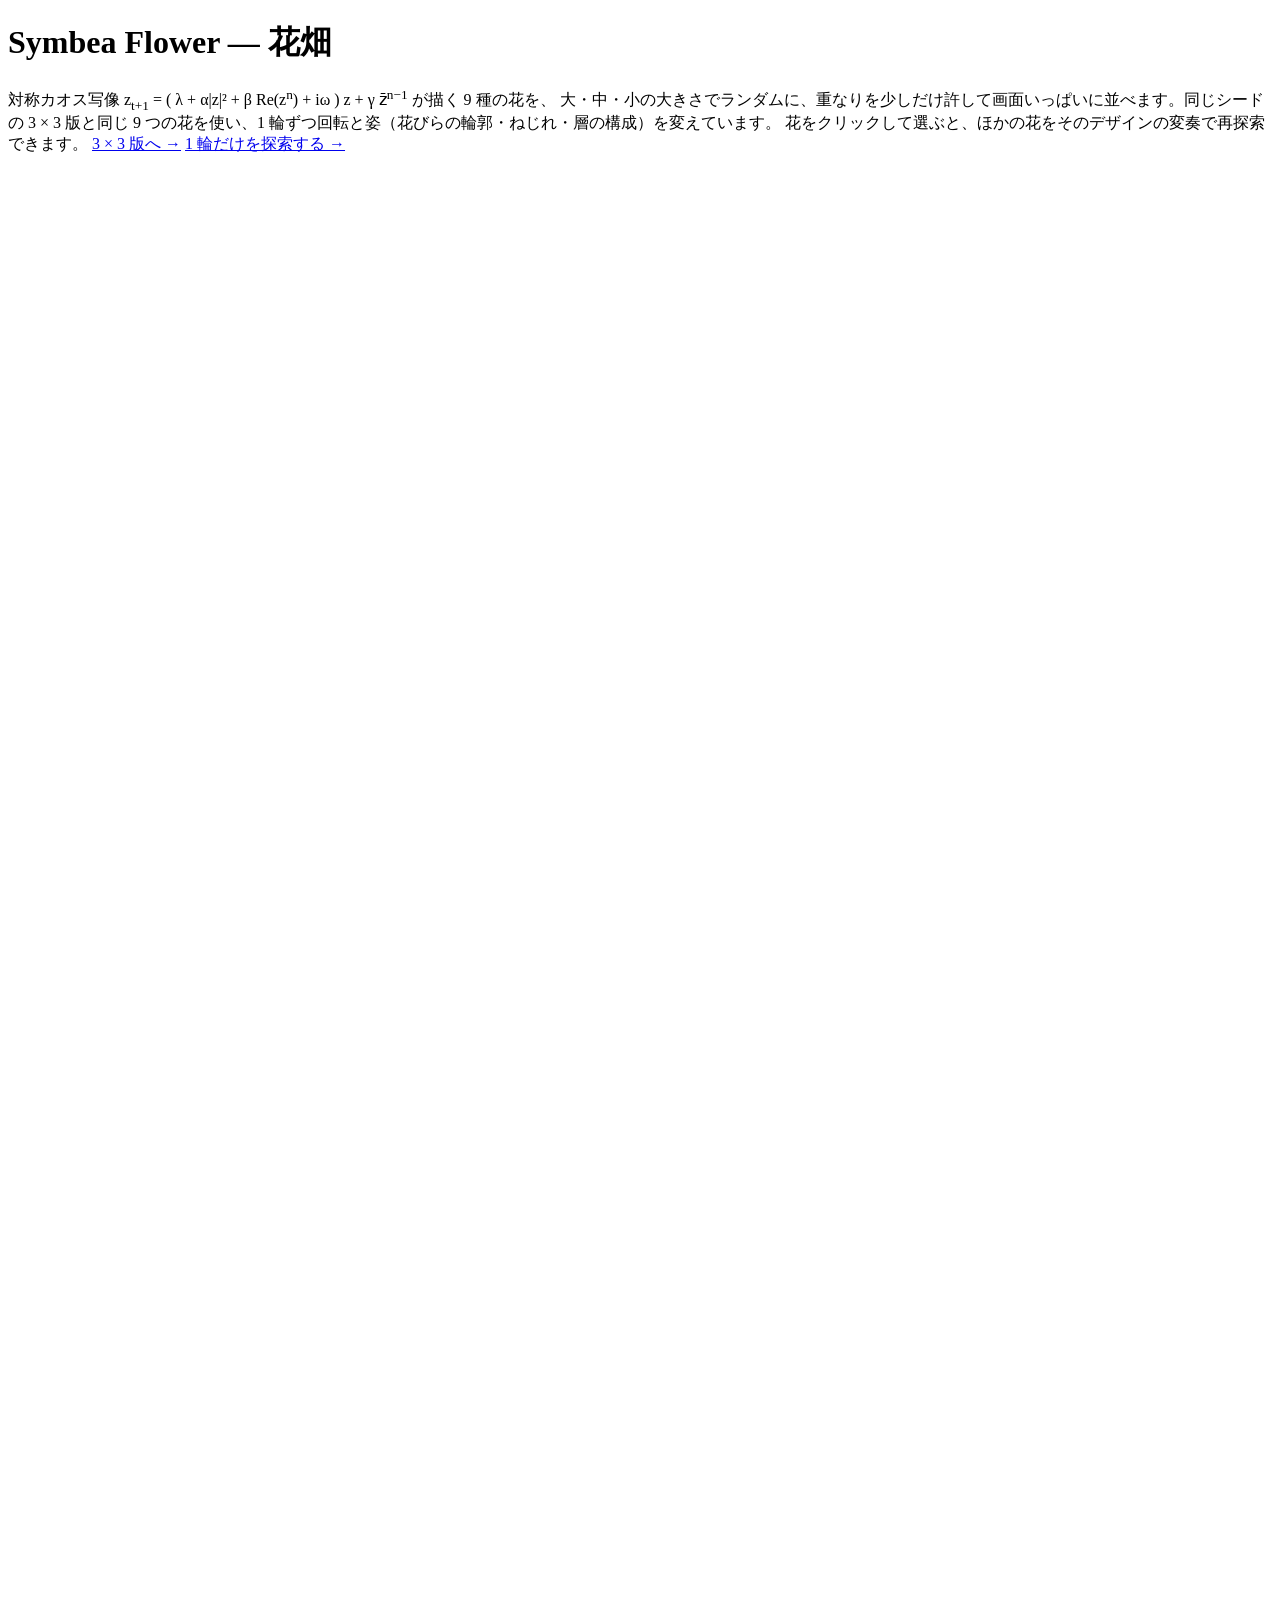
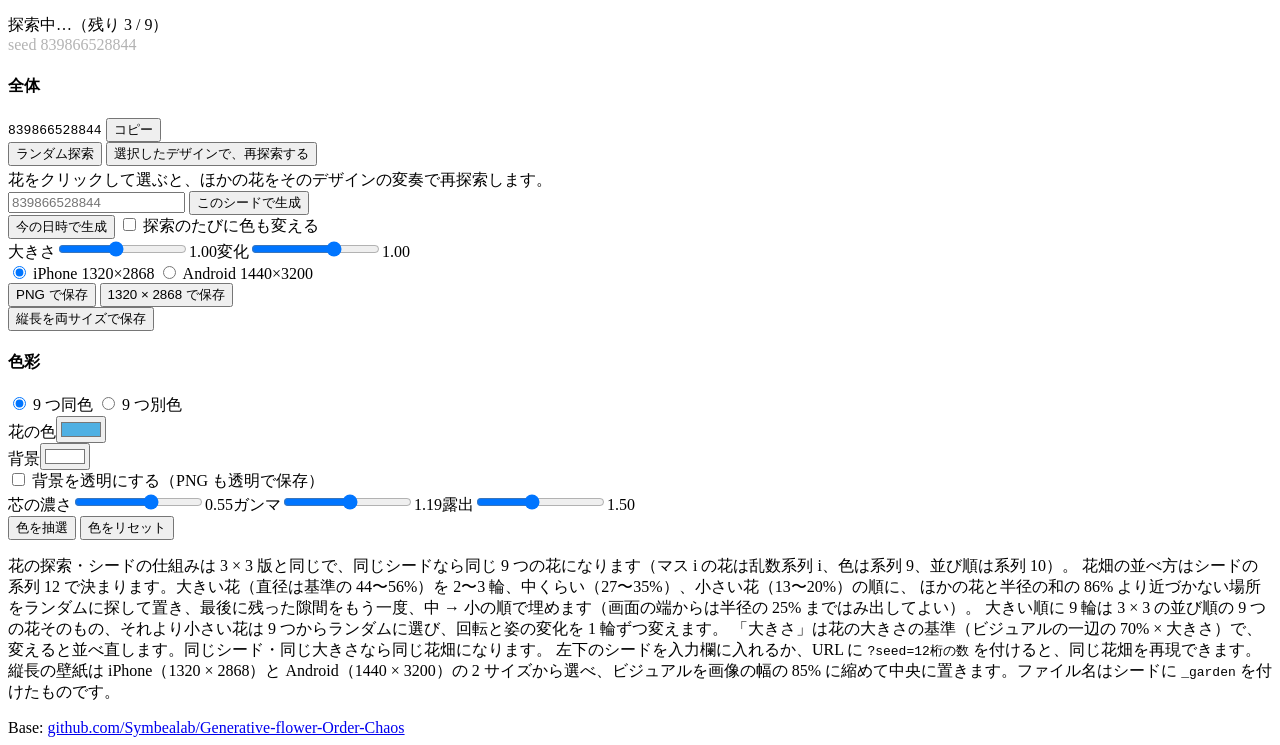
==== docs/garden.html @ b8d4942e "Add flower garden page with large/medium/small random packing Place the nine seeded flowers at rando" ====
<!doctype html>
<html lang="ja">
<head>
<meta charset="utf-8">
<meta name="viewport" content="width=device-width, initial-scale=1">
<title>Symbea Flower — 花畑</title>
<meta name="description" content="対称カオス写像が描く 9 種の花（ポインセチア、マーガレット、アマリリス、アネモネ、センニチコウ、ダリア、ニゲラ、モモ、マリーゴールド）を、大・中・小の大きさで画面いっぱいに並べた花畑。">
<link rel="stylesheet" href="css/symbea.css">
</head>
<body data-grid="garden">
<main>
  <h1>Symbea Flower — 花畑</h1>
  <p class="lead">対称カオス写像 z<sub>t+1</sub> = ( λ + α|z|² + β Re(z<sup>n</sup>) + iω ) z + γ z̄<sup>n−1</sup> が描く 9 種の花を、
  大・中・小の大きさでランダムに、重なりを少しだけ許して画面いっぱいに並べます。同じシードの 3 × 3 版と同じ 9 つの花を使い、1 輪ずつ回転と姿（花びらの輪郭・ねじれ・層の構成）を変えています。
  花をクリックして選ぶと、ほかの花をそのデザインの変奏で再探索できます。
  <a href="./">3 × 3 版へ →</a> <a href="single.html">1 輪だけを探索する →</a></p>

  <div class="studio">
    <div class="canvas-wrap" id="wrap" tabindex="0" role="button" aria-label="花を選ぶ">
      <canvas id="cv" width="1440" height="1440"></canvas>
      <div id="marks"></div>
      <div id="seed"></div>
    </div>
    <div class="panel">
      <h4>全体</h4>
      <div class="seedcur">
        <code id="seedCur" title="クリックで全選択">—</code>
        <button id="seedCopy">コピー</button>
      </div>
      <button id="rollAll" class="primary">ランダム探索</button>
      <button id="variations">選択したデザインで、再探索する</button>
      <p class="hint" style="margin:4px 0 0">花をクリックして選ぶと、ほかの花をそのデザインの変奏で再探索します。</p>
      <div class="seedrow">
        <input type="text" id="seedIn" inputmode="numeric" autocomplete="off" spellcheck="false" placeholder="12 桁のシード" aria-label="シード（12 桁）">
        <button id="seedGo">このシードで生成</button>
      </div>
      <p class="hint" id="seedErr" role="alert" style="margin:4px 0 0;color:#c0392b" hidden></p>
      <button id="seedNow">今の日時で生成</button>
      <label class="check"><input type="checkbox" id="rollColor"> 探索のたびに色も変える</label>
      <div id="layoutSliders"></div>
      <div class="seg" role="radiogroup" aria-label="壁紙のサイズ">
        <label><input type="radio" name="wpsize" value="iphone"> iPhone 1320×2868</label>
        <label><input type="radio" name="wpsize" value="android"> Android 1440×3200</label>
      </div>
      <div class="row">
        <button id="saveAll">PNG で保存</button>
        <button id="saveTall">1320 × 2868 で保存</button>
      </div>
      <button id="saveBoth" hidden>縦長を両サイズで保存</button>

      <h4>色彩</h4>
      <div class="seg" role="radiogroup" aria-label="色の割り当て">
        <label><input type="radio" name="cmode" value="same"> 9 つ同色</label>
        <label><input type="radio" name="cmode" value="each"> 9 つ別色</label>
      </div>
      <div class="colors" id="sameColors"><label>花の色<input type="color" id="base"></label></div>
      <div class="grid9" id="eachColors"></div>
      <div class="colors"><label>背景<input type="color" id="bg"></label></div>
      <label class="check"><input type="checkbox" id="bgClear"> 背景を透明にする（PNG も透明で保存）</label>
      <div id="colorSliders"></div>
      <div id="swatch"></div>
      <div class="row">
        <button id="randColor">色を抽選</button>
        <button id="resetColor">色をリセット</button>
      </div>
    </div>
  </div>

  <p class="hint">花の探索・シードの仕組みは 3 × 3 版と同じで、同じシードなら同じ 9 つの花になります（マス i の花は乱数系列 i、色は系列 9、並び順は系列 10）。
  花畑の並べ方はシードの系列 12 で決まります。大きい花（直径は基準の 44〜56%）を 2〜3 輪、中くらい（27〜35%）、小さい花（13〜20%）の順に、
  ほかの花と半径の和の 86% より近づかない場所をランダムに探して置き、最後に残った隙間をもう一度、中 → 小の順で埋めます（画面の端からは半径の 25% まではみ出してよい）。
  大きい順に 9 輪は 3 × 3 の並び順の 9 つの花そのもの、それより小さい花は 9 つからランダムに選び、回転と姿の変化を 1 輪ずつ変えます。
  「大きさ」は花の大きさの基準（ビジュアルの一辺の 70% × 大きさ）で、変えると並べ直します。同じシード・同じ大きさなら同じ花畑になります。
  左下のシードを入力欄に入れるか、URL に <code>?seed=12桁の数</code> を付けると、同じ花畑を再現できます。
  縦長の壁紙は iPhone（1320 × 2868）と Android（1440 × 3200）の 2 サイズから選べ、ビジュアルを画像の幅の 85% に縮めて中央に置きます。ファイル名はシードに <code>_garden</code> を付けたものです。</p>

  <footer>Base: <a href="https://github.com/Symbealab/Generative-flower-Order-Chaos">github.com/Symbealab/Generative-flower-Order-Chaos</a></footer>
</main>

<div class="saver" id="saver" role="dialog" aria-modal="true" aria-label="画像を保存" hidden>
  <div class="saver-box">
    <img id="saverImg" alt="保存する画像">
    <p>画像を長押しして「"写真"に保存」を選ぶと、写真に保存できます。</p>
    <div class="saver-btns">
      <button id="saverShare" class="primary" hidden>共有・保存</button>
      <button id="saverClose">閉じる</button>
    </div>
  </div>
</div>

<script src="js/symbea.js"></script>
</body>
</html>
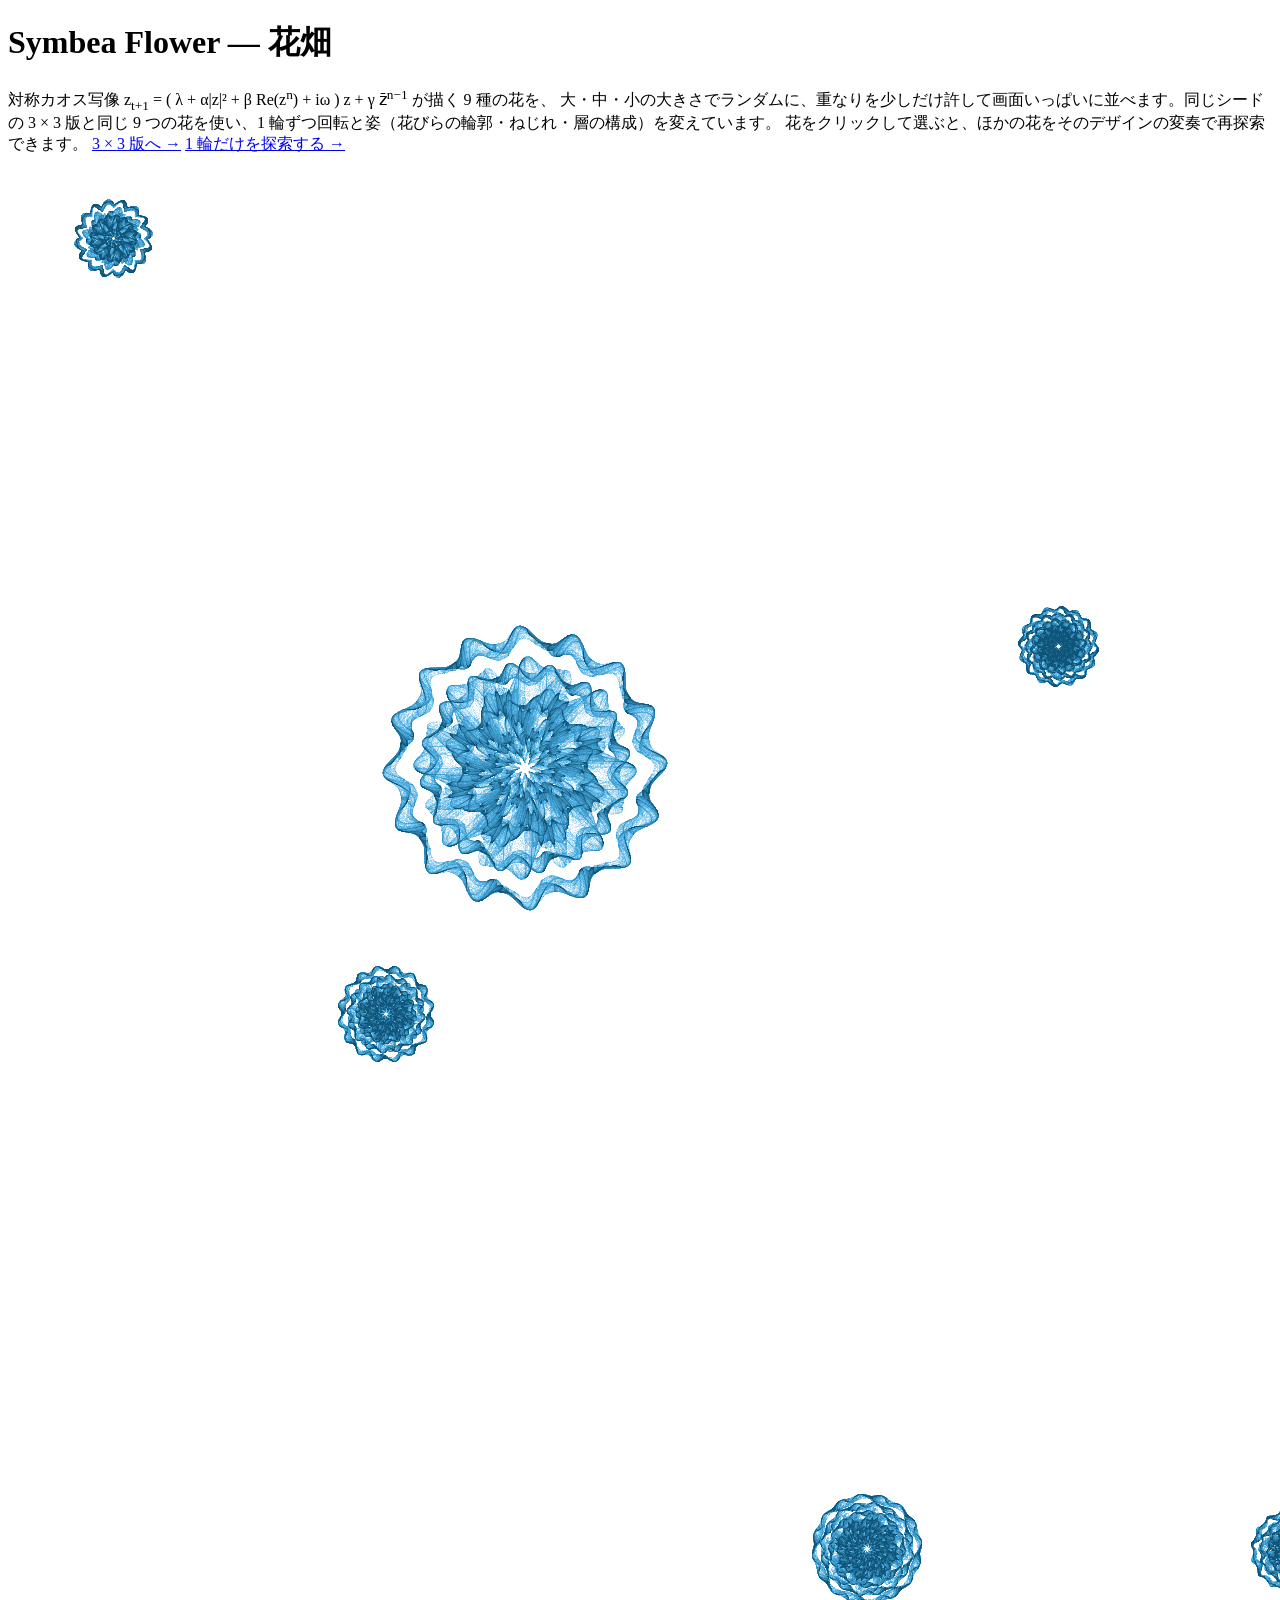
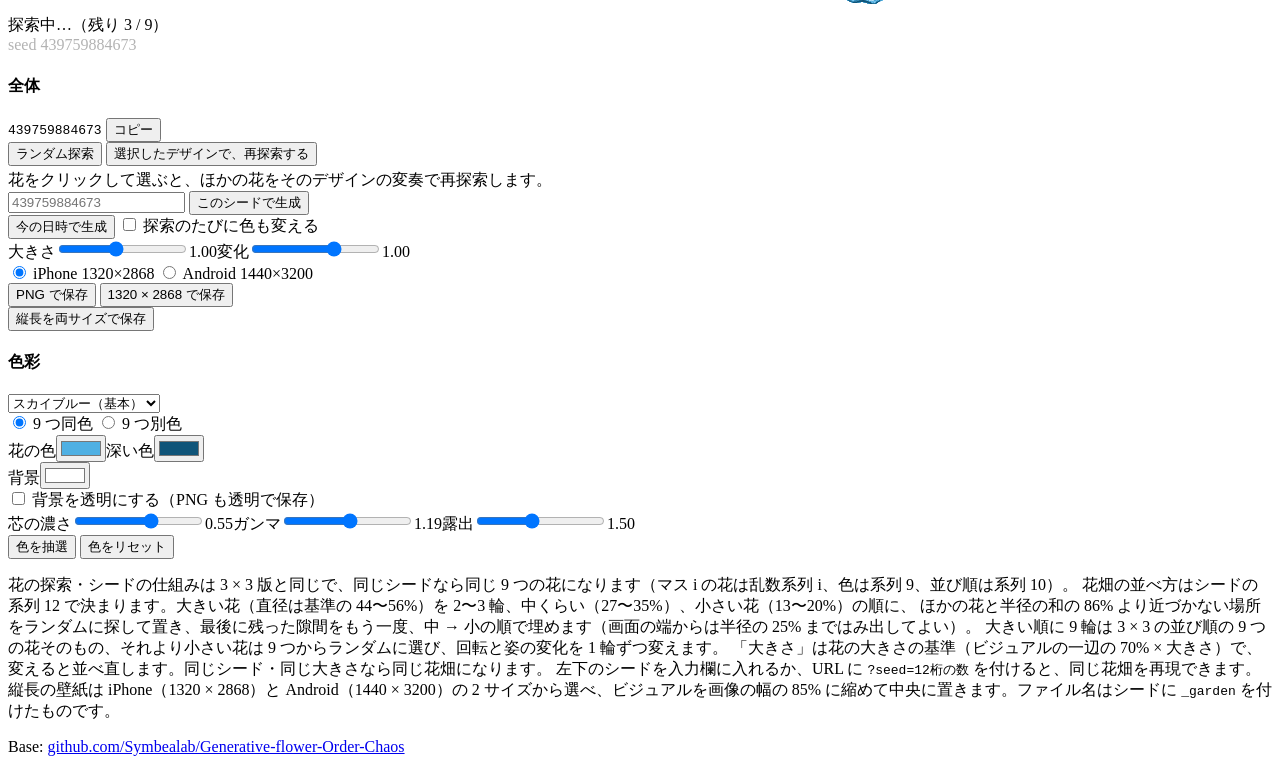
==== commit 389f734a: "Add selectable color sets Offer the twelve background/flower/deep color combinations from the Flower" ====
--- a/docs/garden.html
+++ b/docs/garden.html
@@ -49,11 +49,12 @@
       <button id="saveBoth" hidden>縦長を両サイズで保存</button>
 
       <h4>色彩</h4>
+      <select id="colorSet" aria-label="色のセット"></select>
       <div class="seg" role="radiogroup" aria-label="色の割り当て">
         <label><input type="radio" name="cmode" value="same"> 9 つ同色</label>
         <label><input type="radio" name="cmode" value="each"> 9 つ別色</label>
       </div>
-      <div class="colors" id="sameColors"><label>花の色<input type="color" id="base"></label></div>
+      <div class="colors" id="sameColors"><label>花の色<input type="color" id="base"></label><label>深い色<input type="color" id="deep"></label></div>
       <div class="grid9" id="eachColors"></div>
       <div class="colors"><label>背景<input type="color" id="bg"></label></div>
       <label class="check"><input type="checkbox" id="bgClear"> 背景を透明にする（PNG も透明で保存）</label>
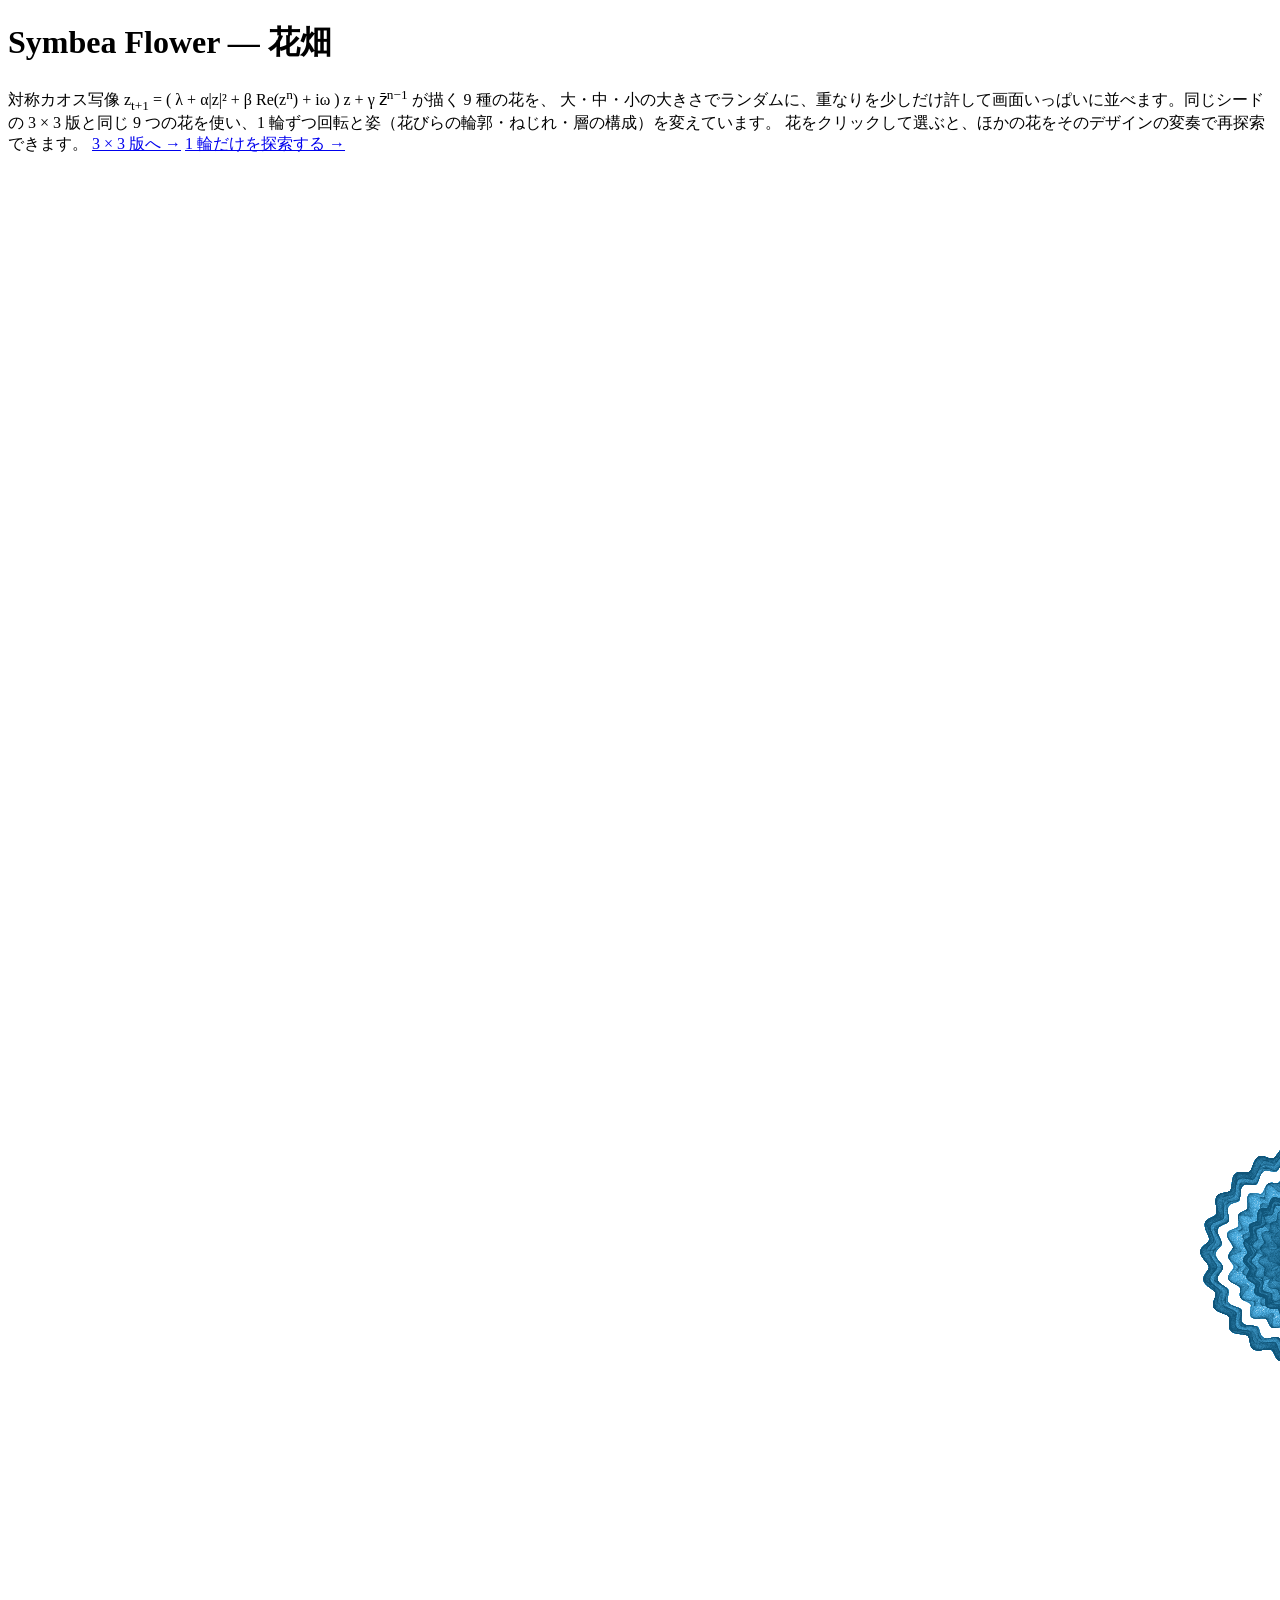
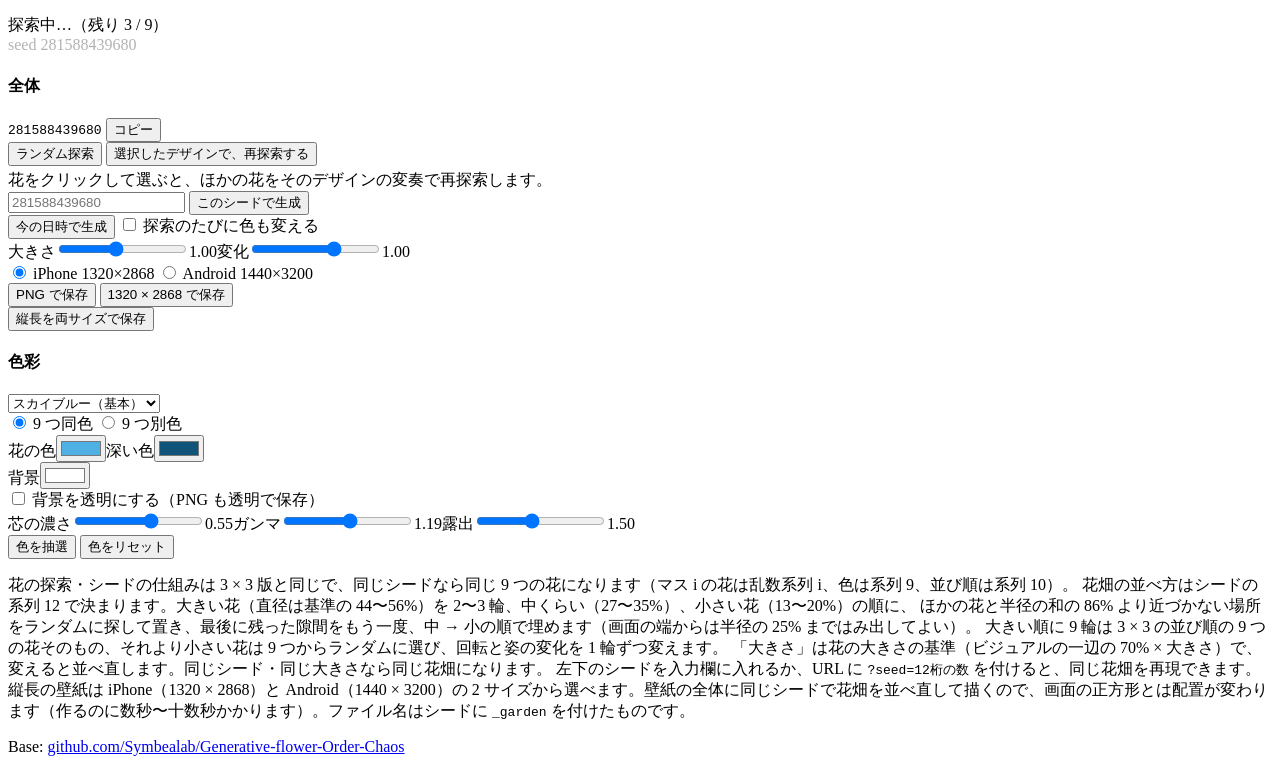
==== commit 6bf5ac1f: "Fill garden wallpapers with flowers over the whole image Instead of shrinking the square visual onto" ====
--- a/docs/garden.html
+++ b/docs/garden.html
@@ -73,7 +73,7 @@
   大きい順に 9 輪は 3 × 3 の並び順の 9 つの花そのもの、それより小さい花は 9 つからランダムに選び、回転と姿の変化を 1 輪ずつ変えます。
   「大きさ」は花の大きさの基準（ビジュアルの一辺の 70% × 大きさ）で、変えると並べ直します。同じシード・同じ大きさなら同じ花畑になります。
   左下のシードを入力欄に入れるか、URL に <code>?seed=12桁の数</code> を付けると、同じ花畑を再現できます。
-  縦長の壁紙は iPhone（1320 × 2868）と Android（1440 × 3200）の 2 サイズから選べ、ビジュアルを画像の幅の 85% に縮めて中央に置きます。ファイル名はシードに <code>_garden</code> を付けたものです。</p>
+  縦長の壁紙は iPhone（1320 × 2868）と Android（1440 × 3200）の 2 サイズから選べます。壁紙の全体に同じシードで花畑を並べ直して描くので、画面の正方形とは配置が変わります（作るのに数秒〜十数秒かかります）。ファイル名はシードに <code>_garden</code> を付けたものです。</p>
 
   <footer>Base: <a href="https://github.com/Symbealab/Generative-flower-Order-Chaos">github.com/Symbealab/Generative-flower-Order-Chaos</a></footer>
 </main>
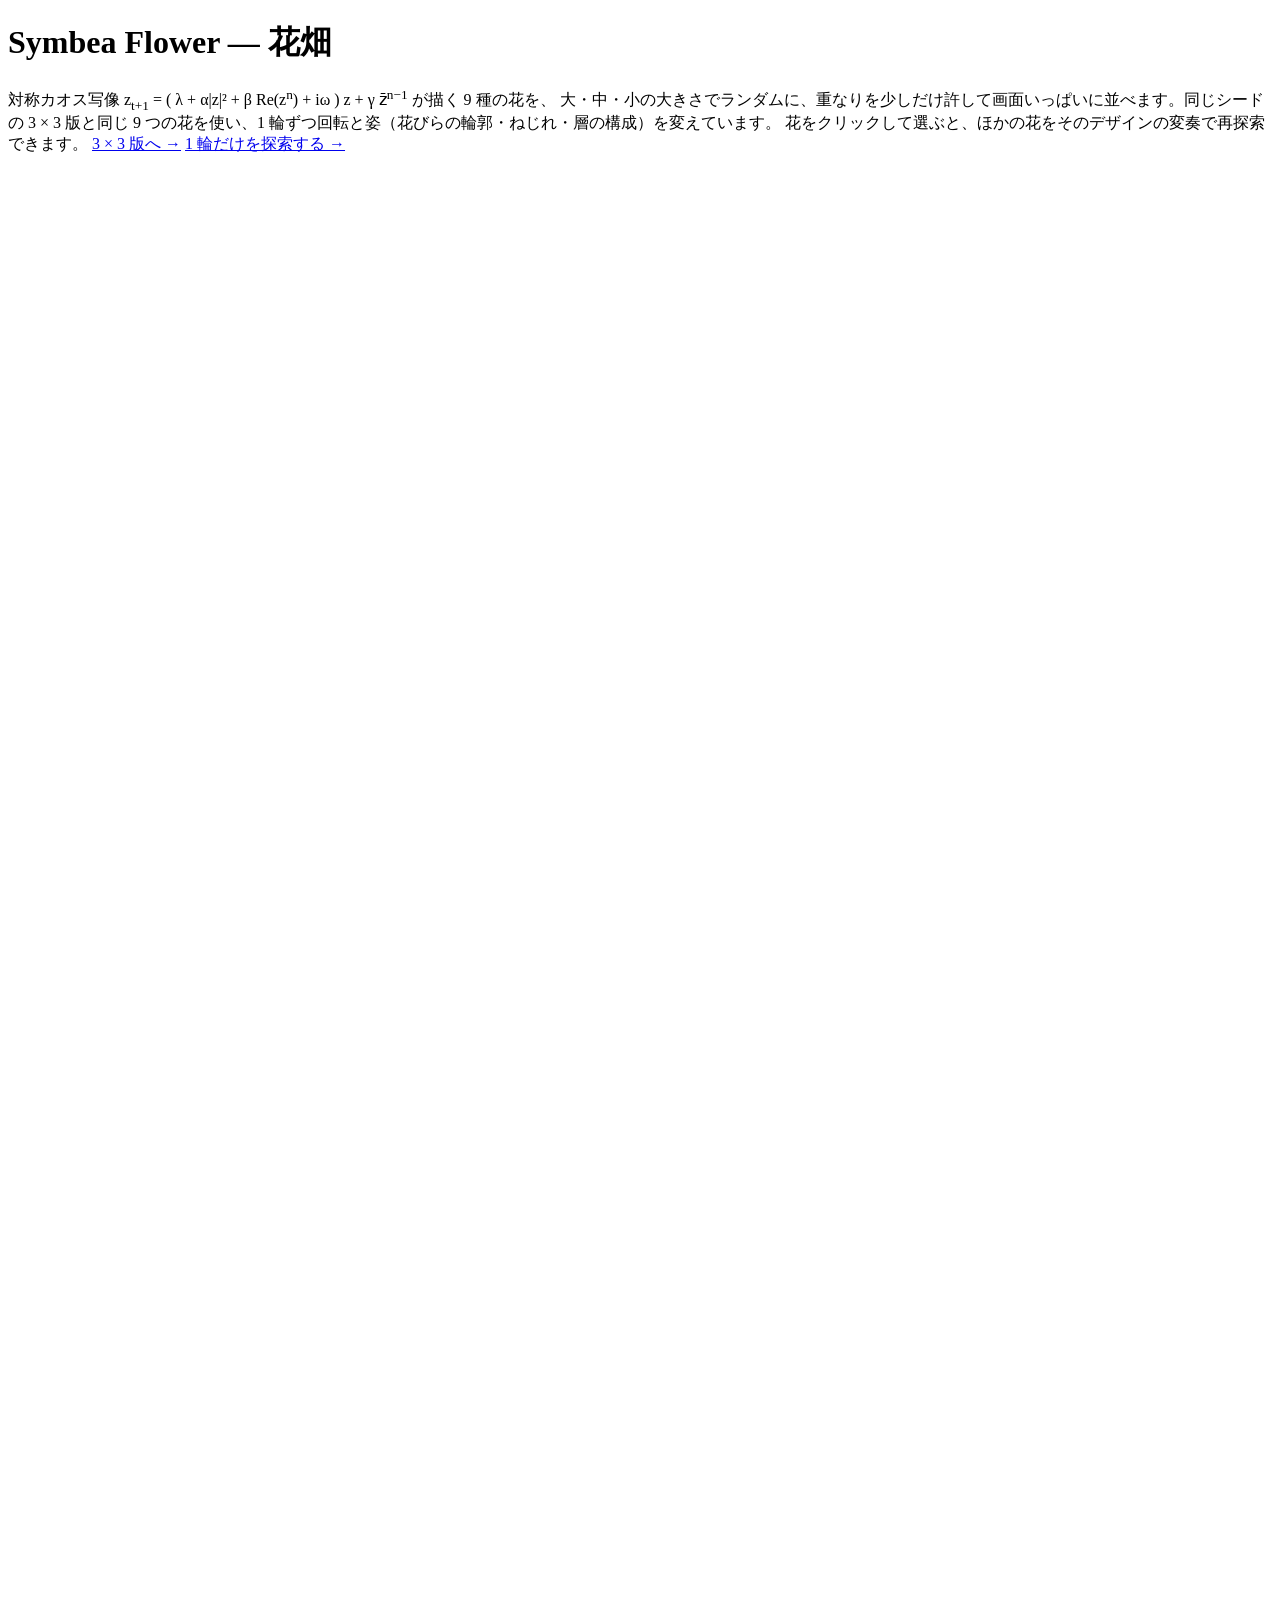
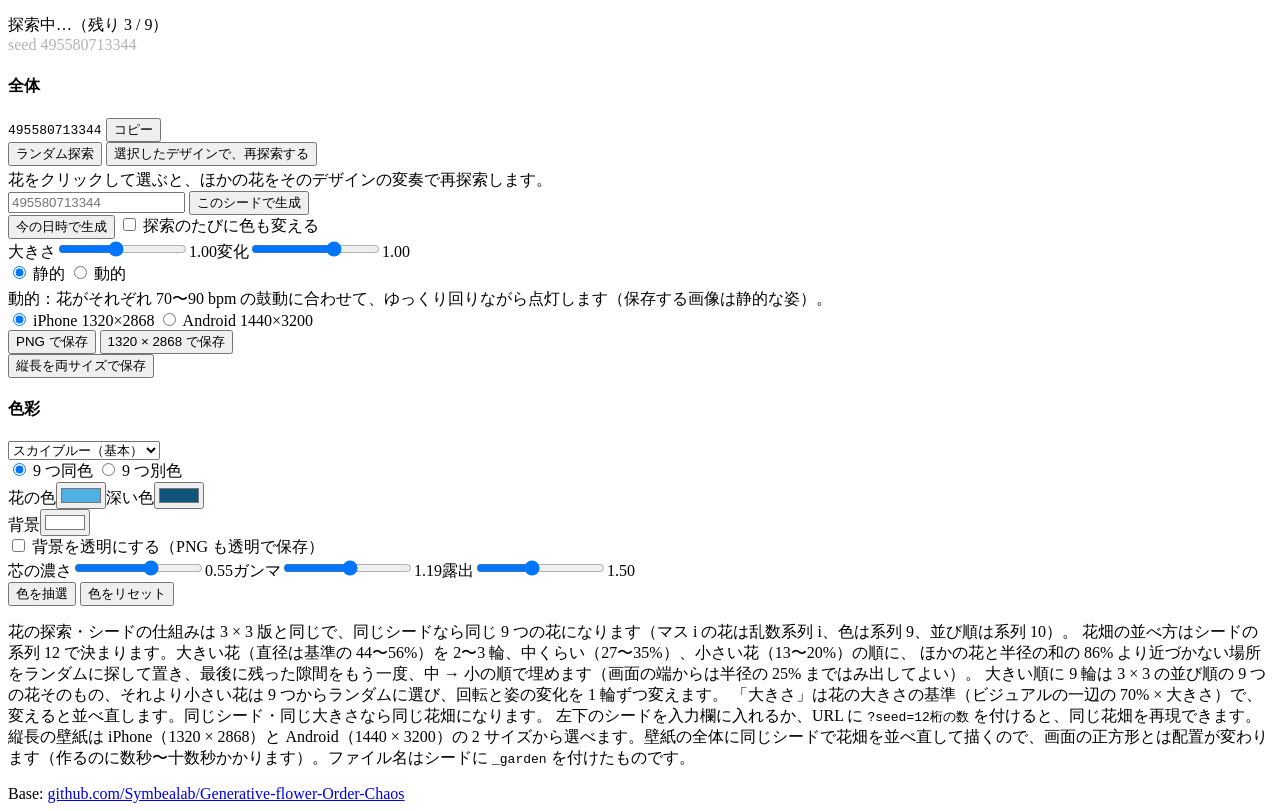
==== commit 170be119: "Add selectable dynamic motion: slow rotation and 70-90 bpm heartbeat glow Each flower rotates slowly" ====
--- a/docs/garden.html
+++ b/docs/garden.html
@@ -38,6 +38,11 @@
       <button id="seedNow">今の日時で生成</button>
       <label class="check"><input type="checkbox" id="rollColor"> 探索のたびに色も変える</label>
       <div id="layoutSliders"></div>
+      <div class="seg" role="radiogroup" aria-label="動き">
+        <label><input type="radio" name="motion" value="static"> 静的</label>
+        <label><input type="radio" name="motion" value="dynamic"> 動的</label>
+      </div>
+      <p class="hint" style="margin:4px 0 0">動的：花がそれぞれ 70〜90 bpm の鼓動に合わせて、ゆっくり回りながら点灯します（保存する画像は静的な姿）。</p>
       <div class="seg" role="radiogroup" aria-label="壁紙のサイズ">
         <label><input type="radio" name="wpsize" value="iphone"> iPhone 1320×2868</label>
         <label><input type="radio" name="wpsize" value="android"> Android 1440×3200</label>
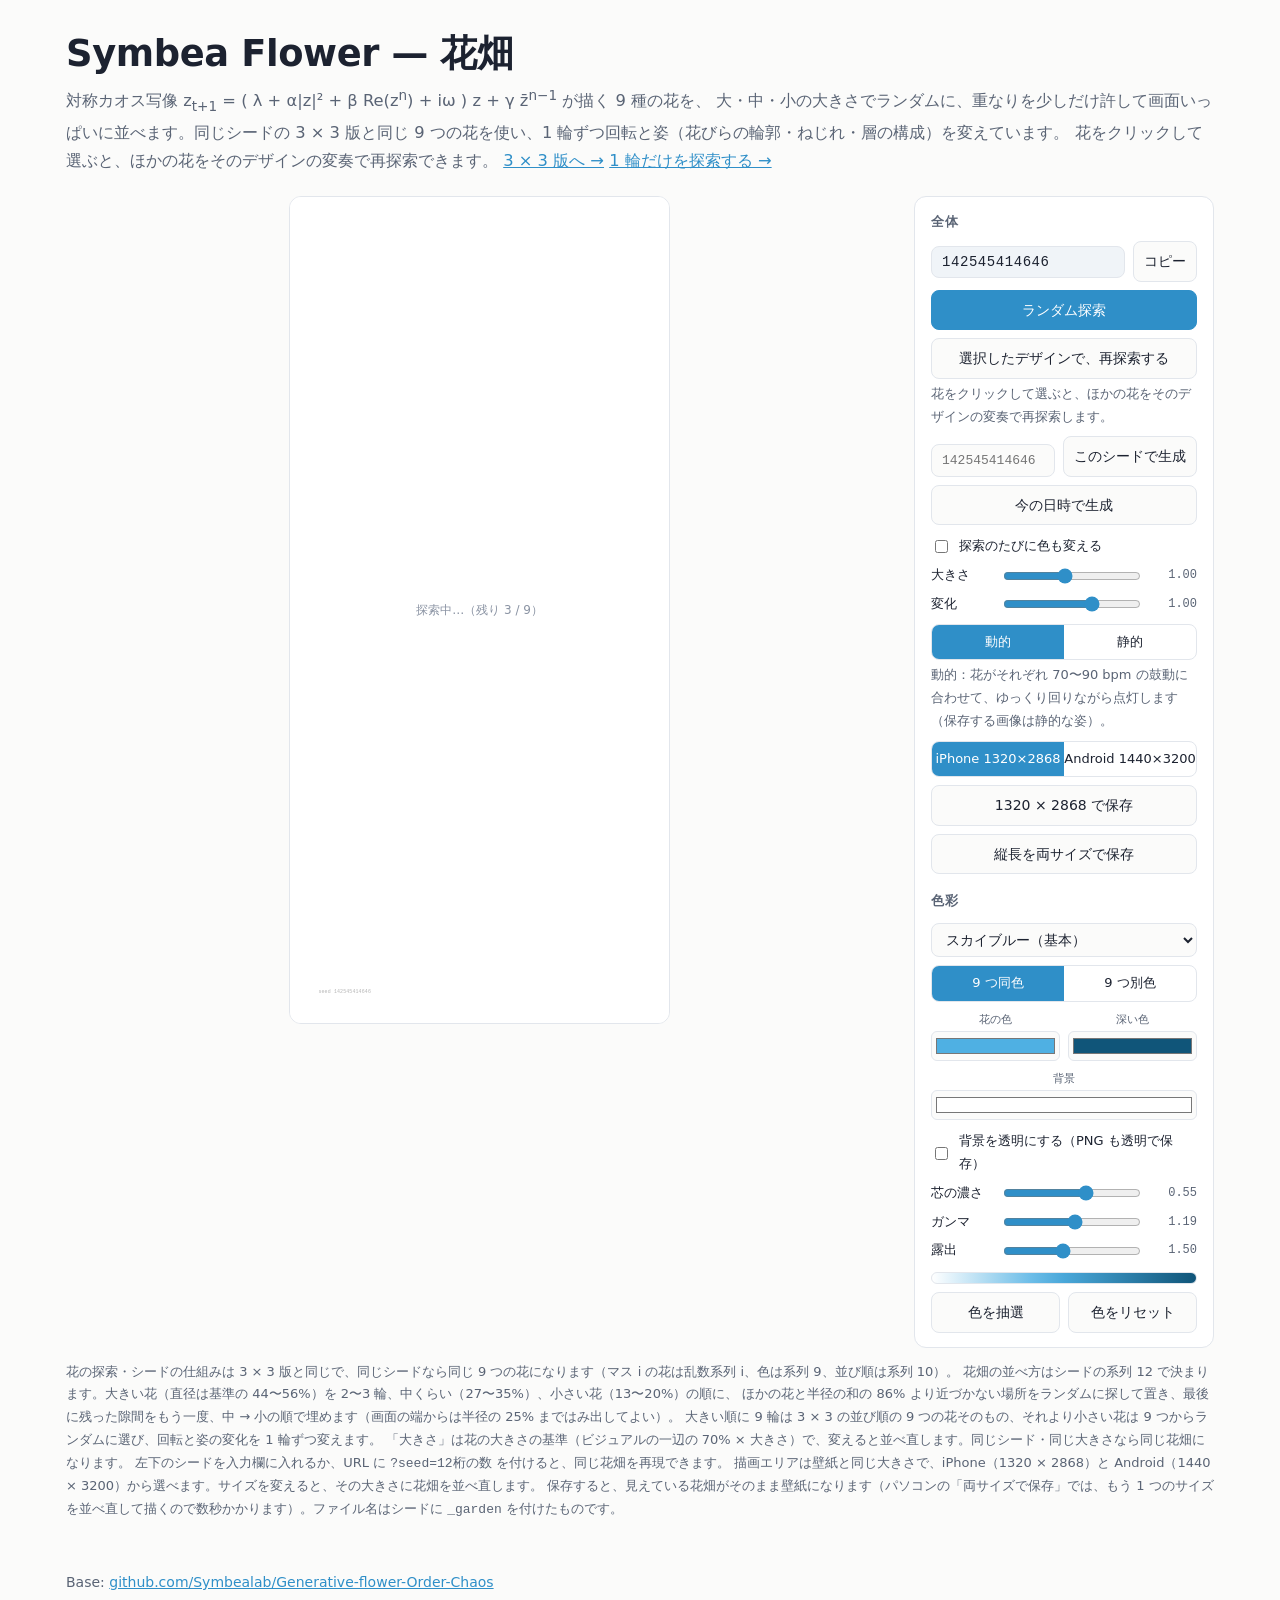
==== commit bbd24e4e: "Default to dynamic motion and make the garden canvas wallpaper-sized Motion now defaults to dynamic," ====
--- a/docs/garden.html
+++ b/docs/garden.html
@@ -39,18 +39,16 @@
       <label class="check"><input type="checkbox" id="rollColor"> 探索のたびに色も変える</label>
       <div id="layoutSliders"></div>
       <div class="seg" role="radiogroup" aria-label="動き">
+        <label><input type="radio" name="motion" value="dynamic"> 動的</label>
         <label><input type="radio" name="motion" value="static"> 静的</label>
-        <label><input type="radio" name="motion" value="dynamic"> 動的</label>
       </div>
       <p class="hint" style="margin:4px 0 0">動的：花がそれぞれ 70〜90 bpm の鼓動に合わせて、ゆっくり回りながら点灯します（保存する画像は静的な姿）。</p>
       <div class="seg" role="radiogroup" aria-label="壁紙のサイズ">
         <label><input type="radio" name="wpsize" value="iphone"> iPhone 1320×2868</label>
         <label><input type="radio" name="wpsize" value="android"> Android 1440×3200</label>
       </div>
-      <div class="row">
-        <button id="saveAll">PNG で保存</button>
-        <button id="saveTall">1320 × 2868 で保存</button>
-      </div>
+      <button id="saveAll" hidden>PNG で保存</button>
+      <button id="saveTall">1320 × 2868 で保存</button>
       <button id="saveBoth" hidden>縦長を両サイズで保存</button>
 
       <h4>色彩</h4>
@@ -78,7 +76,8 @@
   大きい順に 9 輪は 3 × 3 の並び順の 9 つの花そのもの、それより小さい花は 9 つからランダムに選び、回転と姿の変化を 1 輪ずつ変えます。
   「大きさ」は花の大きさの基準（ビジュアルの一辺の 70% × 大きさ）で、変えると並べ直します。同じシード・同じ大きさなら同じ花畑になります。
   左下のシードを入力欄に入れるか、URL に <code>?seed=12桁の数</code> を付けると、同じ花畑を再現できます。
-  縦長の壁紙は iPhone（1320 × 2868）と Android（1440 × 3200）の 2 サイズから選べます。壁紙の全体に同じシードで花畑を並べ直して描くので、画面の正方形とは配置が変わります（作るのに数秒〜十数秒かかります）。ファイル名はシードに <code>_garden</code> を付けたものです。</p>
+  描画エリアは壁紙と同じ大きさで、iPhone（1320 × 2868）と Android（1440 × 3200）から選べます。サイズを変えると、その大きさに花畑を並べ直します。
+  保存すると、見えている花畑がそのまま壁紙になります（パソコンの「両サイズで保存」では、もう 1 つのサイズを並べ直して描くので数秒かかります）。ファイル名はシードに <code>_garden</code> を付けたものです。</p>
 
   <footer>Base: <a href="https://github.com/Symbealab/Generative-flower-Order-Chaos">github.com/Symbealab/Generative-flower-Order-Chaos</a></footer>
 </main>
--- a/docs/css/symbea.css
+++ b/docs/css/symbea.css
@@ -0,0 +1,98 @@
+:root {
+  --bg: #fbfbfa; --surface: #ffffff; --text: #1c2230; --muted: #5a6475;
+  --border: #e2e6ec; --accent: #2f8fc8; --code-bg: #f0f4f8;
+}
+* { box-sizing: border-box; }
+[hidden] { display: none !important; }
+body {
+  margin: 0; background: var(--bg); color: var(--text);
+  font: 16px/1.75 system-ui, -apple-system, "Hiragino Sans", "Noto Sans JP", sans-serif;
+}
+main { max-width: 1180px; margin: 0 auto; padding: 32px 16px 80px; }
+h1 { font-size: clamp(1.6rem, 4.4vw, 2.3rem); line-height: 1.2; margin: 0 0 8px; letter-spacing: -0.01em; }
+.lead { color: var(--muted); font-size: 1.02rem; margin: 0 0 20px; }
+a { color: var(--accent); }
+.studio { display: grid; grid-template-columns: minmax(0, 1fr) 300px; gap: 20px; align-items: start; }
+@media (max-width: 820px) { .studio { grid-template-columns: 1fr; } }
+.canvas-wrap {
+  container-type: inline-size;
+  position: relative; background: #fff; border-radius: 12px; overflow: hidden; aspect-ratio: 1; cursor: pointer;
+  border: 1px solid var(--border);
+}
+.canvas-wrap canvas { width: 100%; height: 100%; display: block; }
+/* 花畑：描画エリアは壁紙と同じ縦横比。パソコンは画面の高さに収め、スマホは画面の幅いっぱい（左右の余白も使う） */
+.canvas-wrap.tall { aspect-ratio: var(--ar); width: min(100%, calc(92vh * var(--arw))); justify-self: center; }
+@media (max-width: 820px) {
+  .canvas-wrap.tall { width: auto; justify-self: stretch; margin-inline: -16px; border-radius: 0; border: 0; }
+}
+/* 選択の目印は画像には含めず、上に重ねるだけ（クリックした直後に少しだけ出す） */
+.mark {
+  position: absolute; pointer-events: none;
+  border: 1.5px dashed transparent; border-radius: 8px; transition: border-color .15s;
+}
+.mark.flash { border-color: var(--accent); transition: none; }
+/* 透明な背景は市松模様で示す（画像には含めない） */
+.canvas-wrap.clear { background: repeating-conic-gradient(#e6eaf0 0% 25%, #fff 0% 50%) 0 0 / 20px 20px !important; }
+#seed {
+  position: absolute; left: 10px; bottom: 6px; font: 11px/1 ui-monospace, SFMono-Regular, Menlo, monospace;
+  letter-spacing: .03em; color: rgba(0, 0, 0, .3); pointer-events: none; user-select: none;
+}
+.mark .busy {
+  position: absolute; left: 50%; top: 50%; transform: translate(-50%, -50%); font-size: 12px; color: #8a93a3;
+  white-space: nowrap;
+}
+.panel { background: var(--surface); border: 1px solid var(--border); border-radius: 12px; padding: 14px 16px; }
+.panel h4 { margin: 16px 0 2px; font-size: 13px; color: var(--muted); font-weight: 600; letter-spacing: .04em; }
+.panel h4:first-child { margin-top: 0; }
+.panel label.sl { display: grid; grid-template-columns: 62px 1fr 50px; align-items: center; gap: 8px; font-size: 13px; margin: 6px 0; }
+.panel input[type=range] { width: 100%; accent-color: var(--accent); }
+.panel output { font-family: ui-monospace, monospace; font-size: 12px; text-align: right; color: var(--muted); }
+.panel select, .panel button {
+  width: 100%; font: inherit; font-size: 14px; padding: 7px 10px; margin-top: 8px; border-radius: 8px;
+  border: 1px solid var(--border); background: var(--bg); color: var(--text); cursor: pointer;
+}
+.panel button.primary { background: var(--accent); color: #fff; border-color: var(--accent); }
+.panel .row { display: grid; grid-template-columns: 1fr 1fr; gap: 8px; }
+.panel .seedrow { display: grid; grid-template-columns: minmax(0, 1fr) auto; gap: 8px; align-items: end; }
+.panel .seedrow input {
+  width: 100%; font: 13px ui-monospace, monospace; padding: 8px 10px; margin-top: 8px; border-radius: 8px;
+  border: 1px solid var(--border); background: var(--bg); color: var(--text);
+}
+.panel .seedrow button { width: auto; }
+.panel .seedcur { display: grid; grid-template-columns: minmax(0, 1fr) auto; gap: 8px; align-items: center; margin-top: 8px; }
+.panel .seedcur code {
+  font: 14px ui-monospace, SFMono-Regular, Menlo, monospace; letter-spacing: .04em; padding: 7px 10px; border-radius: 8px;
+  background: var(--code-bg); border: 1px solid var(--border); user-select: all; -webkit-user-select: all; overflow-wrap: anywhere;
+}
+.panel .seedcur button { width: auto; margin-top: 0; }
+.panel .check { display: flex; gap: 8px; align-items: center; font-size: 13px; margin-top: 10px; }
+.panel .check input { accent-color: var(--accent); }
+.panel .seg { display: grid; grid-template-columns: 1fr 1fr; margin-top: 8px; border: 1px solid var(--border); border-radius: 8px; overflow: hidden; }
+.panel .seg label { text-align: center; font-size: 13px; padding: 6px 0; cursor: pointer; }
+.panel .seg input { display: none; }
+.panel .seg label:has(input:checked) { background: var(--accent); color: #fff; }
+.panel .colors { display: flex; gap: 8px; margin-top: 8px; }
+.panel .colors label { display: flex; flex-direction: column; align-items: center; gap: 2px; margin: 0; font-size: 11px; color: var(--muted); flex: 1; }
+.panel .grid9 { display: grid; grid-template-columns: repeat(3, 1fr); gap: 6px 8px; margin-top: 8px; }
+.panel .grid9 label { display: flex; flex-direction: column; gap: 1px; font-size: 10.5px; color: var(--muted); white-space: nowrap; overflow: hidden; }
+.panel .grid9 label span { overflow: hidden; text-overflow: ellipsis; }
+.panel input[type=color] { width: 100%; height: 30px; border: 1px solid var(--border); border-radius: 6px; padding: 2px; background: var(--bg); cursor: pointer; }
+#swatch { height: 12px; border-radius: 6px; margin-top: 10px; border: 1px solid var(--border); }
+.hint { font-size: 13px; color: var(--muted); }
+footer { margin-top: 48px; color: var(--muted); font-size: 14px; }
+.saver {
+  position: fixed; inset: 0; z-index: 10; background: rgba(0, 0, 0, .6);
+  display: flex; align-items: center; justify-content: center; padding: 16px;
+}
+.saver-box {
+  width: min(560px, 100%); max-height: 100%; overflow: auto; background: var(--surface); color: var(--text);
+  border-radius: 14px; padding: 14px; text-align: center;
+}
+.saver-box img { width: 100%; height: auto; display: block; border-radius: 8px; -webkit-touch-callout: default; }
+.saver-box p { font-size: 14px; color: var(--muted); margin: 10px 0 4px; }
+.saver-btns { display: flex; gap: 8px; margin-top: 8px; }
+.saver-btns button {
+  flex: 1; font: inherit; font-size: 15px; padding: 10px; border-radius: 8px; cursor: pointer;
+  border: 1px solid var(--border); background: var(--bg); color: var(--text);
+}
+.saver-btns button.primary { background: var(--accent); color: #fff; border-color: var(--accent); }
